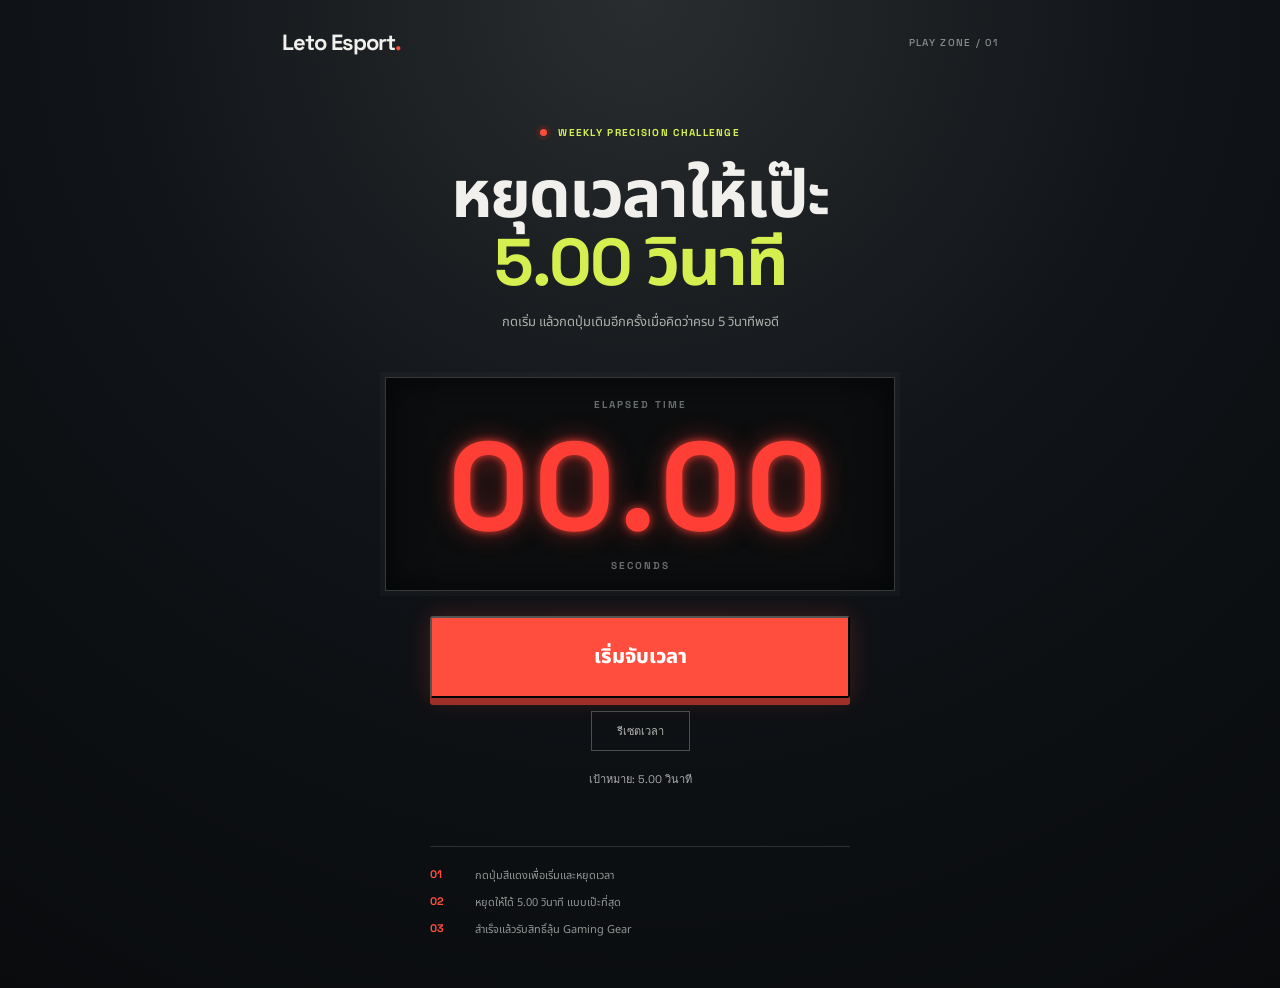
==== game.html @ 6487b1e0 "Add five second precision mini game" ====
<!doctype html>
<html lang="th">
<head>
  <meta charset="UTF-8" />
  <meta name="viewport" content="width=device-width, initial-scale=1.0" />
  <title>Leto Esport / 5 Second Challenge</title>
  <link rel="preconnect" href="https://fonts.googleapis.com">
  <link rel="preconnect" href="https://fonts.gstatic.com" crossorigin>
  <link href="https://fonts.googleapis.com/css2?family=Noto+Sans+Thai:wght@400;600;700;800&family=Space+Grotesk:wght@500;700&display=swap" rel="stylesheet">
  <link rel="stylesheet" href="game.css" />
</head>
<body>
  <main class="game-shell">
    <header class="game-header"><a href="index.html">Leto Esport<span>.</span></a><span>PLAY ZONE / 01</span></header>
    <section class="game-panel" aria-labelledby="gameTitle">
      <div class="game-kicker"><span></span> WEEKLY PRECISION CHALLENGE</div>
      <h1 id="gameTitle">หยุดเวลาให้เป๊ะ<br><em>5.00 วินาที</em></h1>
      <p class="game-intro">กดเริ่ม แล้วกดปุ่มเดิมอีกครั้งเมื่อคิดว่าครบ 5 วินาทีพอดี</p>
      <div class="led-frame"><div class="led-label">ELAPSED TIME</div><div class="led-display" id="timer" aria-live="polite">00.00</div><div class="led-unit">SECONDS</div></div>
      <div class="game-actions"><button class="stop-button" id="stopButton">เริ่มจับเวลา</button><button class="reset-button" id="resetButton">รีเซตเวลา</button></div>
      <div class="game-status" id="status" aria-live="polite">เป้าหมาย: 5.00 วินาที</div>
      <div class="rules"><span>01</span><p>กดปุ่มสีแดงเพื่อเริ่มและหยุดเวลา</p><span>02</span><p>หยุดให้ได้ 5.00 วินาที แบบเป๊ะที่สุด</p><span>03</span><p>สำเร็จแล้วรับสิทธิ์ลุ้น Gaming Gear</p></div>
    </section>
  </main>
  <div class="reward-modal" id="rewardModal" aria-hidden="true"><div class="reward-backdrop"></div><div class="reward-card" role="dialog" aria-modal="true" aria-labelledby="rewardTitle"><div class="reward-icon">★</div><div class="reward-kicker">PERFECT STOP</div><h2 id="rewardTitle">คุณทำได้ 5.00 วินาที!</h2><p>ยินดีด้วย คุณได้รับรางวัล Gaming Gear</p><button id="closeReward">รับทราบ</button></div></div>
  <div class="confetti" id="confetti" aria-hidden="true"></div>
  <script src="game.js"></script>
</body>
</html>
---- game.css ----
:root{--ink:#101317;--paper:#f1f0ed;--coral:#ff4e3e;--lime:#d6ef50;--muted:#858783}*{box-sizing:border-box}body{margin:0;min-height:100vh;background:radial-gradient(circle at 50% 0,#292d2f 0,#101317 47%,#090b0d 100%);color:var(--paper);font-family:'Noto Sans Thai',sans-serif}.game-shell{width:min(760px,100%);margin:auto;padding:28px 22px 50px}.game-header{display:flex;justify-content:space-between;align-items:center;color:#8b8e8e;font:500 10px 'Space Grotesk';letter-spacing:1.3px}.game-header a{color:var(--paper);font:700 22px 'Space Grotesk';letter-spacing:-1px;text-decoration:none}.game-header a span{color:var(--coral)}.game-panel{text-align:center;padding:70px 0 0}.game-kicker{font:700 10px 'Space Grotesk';letter-spacing:1.3px;color:var(--lime)}.game-kicker span{display:inline-block;width:7px;height:7px;border-radius:50%;background:var(--coral);margin-right:7px;box-shadow:0 0 0 4px #3c2525}h1{font:700 clamp(38px,7vw,66px)/1.03 'Space Grotesk','Noto Sans Thai';letter-spacing:-2px;margin:22px 0 14px}h1 em{font-style:normal;color:var(--lime)}.game-intro{max-width:420px;margin:0 auto;color:#afb1ac;font-size:13px;line-height:1.8}.led-frame{width:min(510px,100%);margin:43px auto 25px;padding:20px 25px 18px;border:1px solid #373a3b;background:#0b0d0e;box-shadow:inset 0 0 35px rgba(0,0,0,.7),0 0 0 5px rgba(255,255,255,.025)}.led-label,.led-unit{color:#686c6b;font:700 10px 'Space Grotesk';letter-spacing:2px}.led-display{color:#ff3f36;font:700 clamp(70px,15vw,125px)/1 'Space Grotesk';letter-spacing:5px;text-shadow:0 0 8px rgba(255,63,54,.9),0 0 28px rgba(255,63,54,.42);margin:14px 0 9px}.game-actions{display:flex;flex-direction:column;align-items:center;gap:13px}.stop-button{width:min(420px,100%);height:82px;border-radius:3px;background:var(--coral);color:#fff;box-shadow:0 7px 0 #9f2f29,0 0 25px rgba(255,78,62,.22);font:800 20px 'Noto Sans Thai';transition:transform .1s,box-shadow .1s}.stop-button:hover{background:#ff6657}.stop-button:active{transform:translateY(5px);box-shadow:0 2px 0 #9f2f29}.stop-button.running{background:#e3322e}.reset-button{background:transparent;border:1px solid #4b4e4f;color:#b5b7b1;padding:10px 25px;font-size:11px}.reset-button:hover{border-color:var(--lime);color:var(--lime)}.game-status{height:28px;margin-top:19px;color:#aaa;font:11px 'Space Grotesk'}.rules{display:grid;grid-template-columns:32px 1fr;gap:10px 13px;max-width:420px;margin:48px auto 0;padding-top:20px;border-top:1px solid #2d3032;text-align:left}.rules span{color:var(--coral);font:700 11px 'Space Grotesk'}.rules p{margin:0;color:#929592;font-size:11px}.reward-modal{position:fixed;inset:0;z-index:5;display:grid;place-items:center;padding:20px;opacity:0;visibility:hidden;transition:.25s}.reward-modal.open{opacity:1;visibility:visible}.reward-backdrop{position:absolute;inset:0;background:rgba(4,6,7,.82)}.reward-card{position:relative;width:min(410px,100%);padding:38px 25px 28px;background:#1a1d1f;border:1px solid #3d4142;text-align:center;box-shadow:0 20px 70px #000}.reward-icon{width:58px;height:58px;margin:-68px auto 18px;display:grid;place-items:center;border-radius:50%;background:var(--lime);color:var(--ink);font-size:28px;box-shadow:0 0 0 7px #1a1d1f,0 0 0 8px var(--lime)}.reward-kicker{color:var(--coral);font:700 10px 'Space Grotesk';letter-spacing:2px}.reward-card h2{font:700 27px/1.2 'Space Grotesk','Noto Sans Thai';margin:12px 0}.reward-card p{color:#b9bbb5;font-size:13px}.reward-card button{margin-top:16px;background:var(--lime);color:var(--ink);padding:11px 28px;font-weight:800}.confetti{position:fixed;inset:0;z-index:6;pointer-events:none;overflow:hidden}.confetti i{position:absolute;top:-30px;width:9px;height:18px;animation:confettiFall 1.8s ease-out forwards}@keyframes confettiFall{to{transform:translate3d(var(--x),105vh,0) rotate(720deg);opacity:0}}@media(max-width:520px){.game-shell{padding:20px 16px 35px}.game-header a{font-size:19px}.game-panel{padding-top:55px}.led-frame{margin-top:35px;padding:16px}.led-display{font-size:68px;letter-spacing:2px}.stop-button{height:72px}.rules{margin-top:38px}}
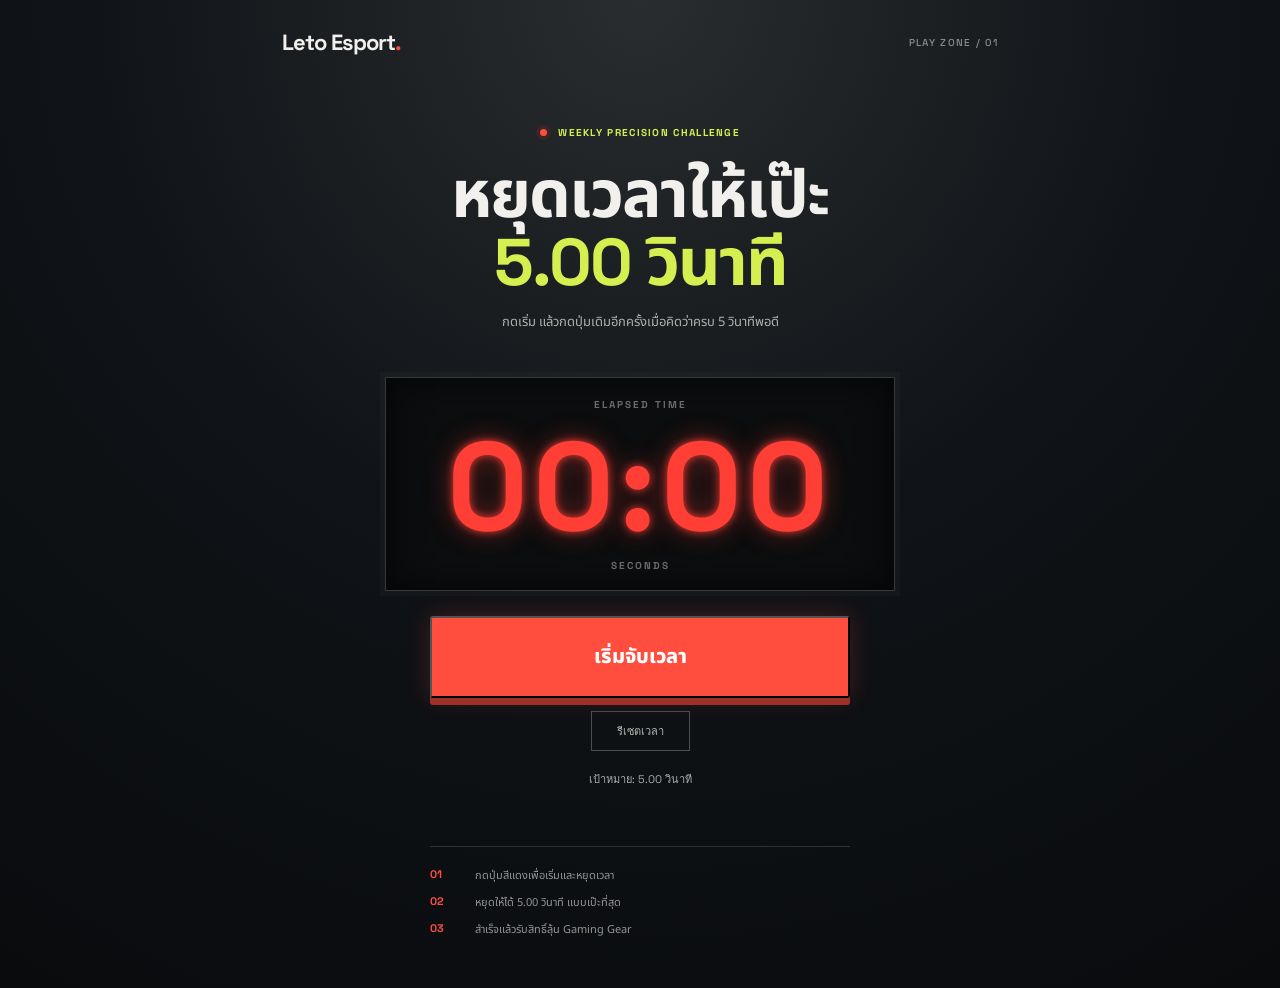
==== commit 05af76d8: "Round game timer in ten hundredths" ====
--- a/game.html
+++ b/game.html
@@ -16,7 +16,7 @@
       <div class="game-kicker"><span></span> WEEKLY PRECISION CHALLENGE</div>
       <h1 id="gameTitle">หยุดเวลาให้เป๊ะ<br><em>5.00 วินาที</em></h1>
       <p class="game-intro">กดเริ่ม แล้วกดปุ่มเดิมอีกครั้งเมื่อคิดว่าครบ 5 วินาทีพอดี</p>
-      <div class="led-frame"><div class="led-label">ELAPSED TIME</div><div class="led-display" id="timer" aria-live="polite">00.00</div><div class="led-unit">SECONDS</div></div>
+      <div class="led-frame"><div class="led-label">ELAPSED TIME</div><div class="led-display" id="timer" aria-live="polite">00:00</div><div class="led-unit">SECONDS</div></div>
       <div class="game-actions"><button class="stop-button" id="stopButton">เริ่มจับเวลา</button><button class="reset-button" id="resetButton">รีเซตเวลา</button></div>
       <div class="game-status" id="status" aria-live="polite">เป้าหมาย: 5.00 วินาที</div>
       <div class="rules"><span>01</span><p>กดปุ่มสีแดงเพื่อเริ่มและหยุดเวลา</p><span>02</span><p>หยุดให้ได้ 5.00 วินาที แบบเป๊ะที่สุด</p><span>03</span><p>สำเร็จแล้วรับสิทธิ์ลุ้น Gaming Gear</p></div>
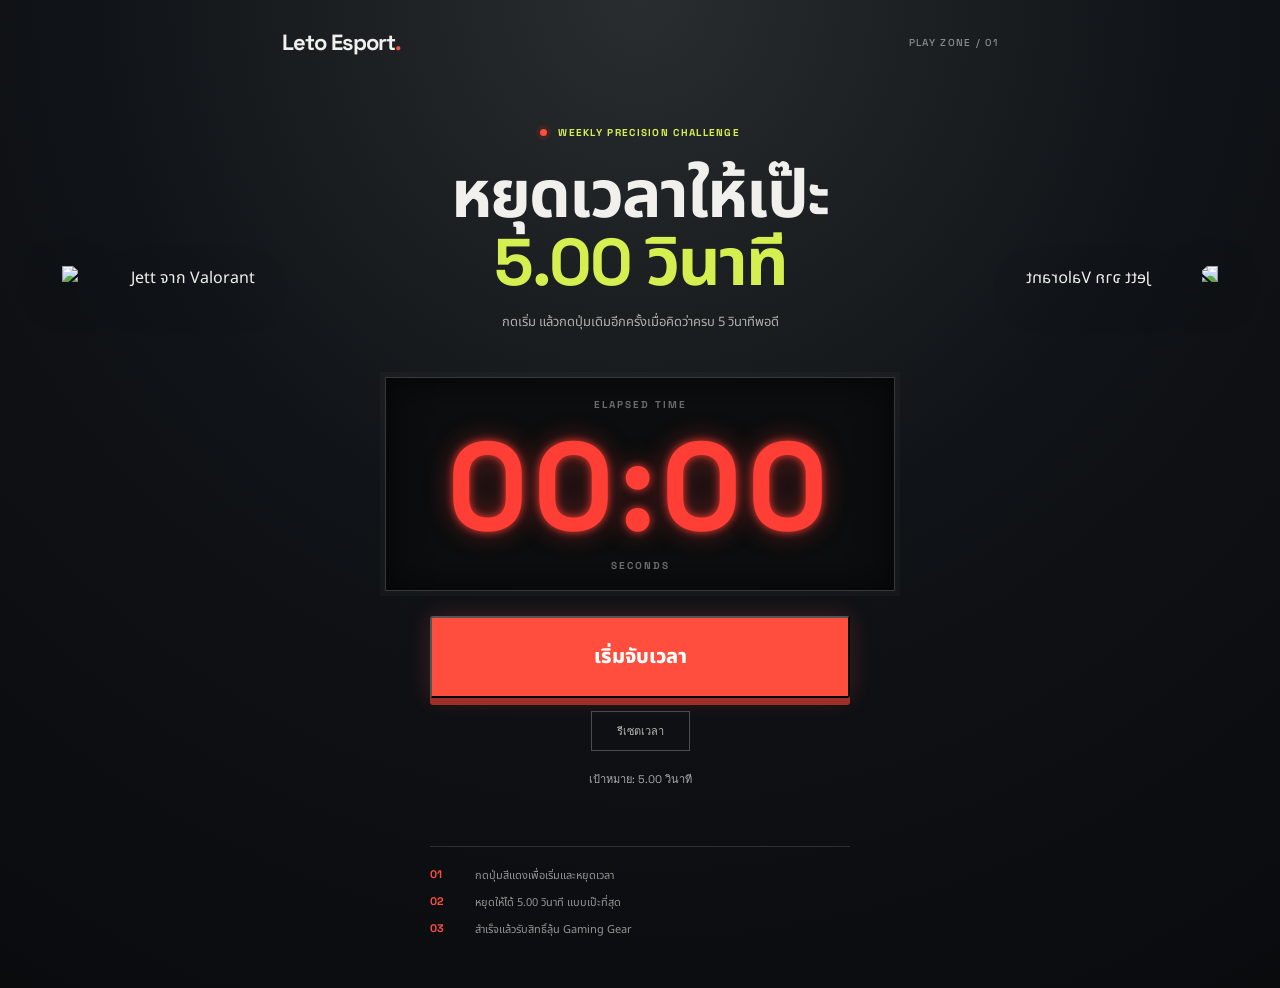
==== commit eec503a1: "Add play zone slide and Valorant game decoration" ====
--- a/game.html
+++ b/game.html
@@ -13,6 +13,8 @@
   <main class="game-shell">
     <header class="game-header"><a href="index.html">Leto Esport<span>.</span></a><span>PLAY ZONE / 01</span></header>
     <section class="game-panel" aria-labelledby="gameTitle">
+      <img class="agent agent-left" src="https://media.valorant-api.com/agents/add6443a-41bd-e414-f6ad-e58d267f4e95/fullportrait.png" alt="Jett จาก Valorant" />
+      <img class="agent agent-right" src="https://media.valorant-api.com/agents/add6443a-41bd-e414-f6ad-e58d267f4e95/fullportrait.png" alt="Jett จาก Valorant" />
       <div class="game-kicker"><span></span> WEEKLY PRECISION CHALLENGE</div>
       <h1 id="gameTitle">หยุดเวลาให้เป๊ะ<br><em>5.00 วินาที</em></h1>
       <p class="game-intro">กดเริ่ม แล้วกดปุ่มเดิมอีกครั้งเมื่อคิดว่าครบ 5 วินาทีพอดี</p>
--- a/game.css
+++ b/game.css
@@ -1 +1,2 @@
+:root{--agent-size:245px}.game-panel{position:relative}.agent{position:absolute;z-index:0;top:210px;width:var(--agent-size);max-height:530px;object-fit:contain;filter:drop-shadow(0 12px 18px rgba(0,0,0,.5));pointer-events:none}.agent-left{left:-220px}.agent-right{right:-220px;transform:scaleX(-1)}.game-kicker,.game-panel h1,.game-intro,.led-frame,.game-actions,.game-status,.rules{position:relative;z-index:1}html,body{overflow-x:hidden}@media(max-width:900px){.agent{width:190px;top:235px}.agent-left{left:-150px}.agent-right{right:-150px}}@media(max-width:520px){.agent{width:90px;top:180px;opacity:.42}.agent-left{left:0;transform:none}.agent-right{right:0;transform:scaleX(-1)}}
 :root{--ink:#101317;--paper:#f1f0ed;--coral:#ff4e3e;--lime:#d6ef50;--muted:#858783}*{box-sizing:border-box}body{margin:0;min-height:100vh;background:radial-gradient(circle at 50% 0,#292d2f 0,#101317 47%,#090b0d 100%);color:var(--paper);font-family:'Noto Sans Thai',sans-serif}.game-shell{width:min(760px,100%);margin:auto;padding:28px 22px 50px}.game-header{display:flex;justify-content:space-between;align-items:center;color:#8b8e8e;font:500 10px 'Space Grotesk';letter-spacing:1.3px}.game-header a{color:var(--paper);font:700 22px 'Space Grotesk';letter-spacing:-1px;text-decoration:none}.game-header a span{color:var(--coral)}.game-panel{text-align:center;padding:70px 0 0}.game-kicker{font:700 10px 'Space Grotesk';letter-spacing:1.3px;color:var(--lime)}.game-kicker span{display:inline-block;width:7px;height:7px;border-radius:50%;background:var(--coral);margin-right:7px;box-shadow:0 0 0 4px #3c2525}h1{font:700 clamp(38px,7vw,66px)/1.03 'Space Grotesk','Noto Sans Thai';letter-spacing:-2px;margin:22px 0 14px}h1 em{font-style:normal;color:var(--lime)}.game-intro{max-width:420px;margin:0 auto;color:#afb1ac;font-size:13px;line-height:1.8}.led-frame{width:min(510px,100%);margin:43px auto 25px;padding:20px 25px 18px;border:1px solid #373a3b;background:#0b0d0e;box-shadow:inset 0 0 35px rgba(0,0,0,.7),0 0 0 5px rgba(255,255,255,.025)}.led-label,.led-unit{color:#686c6b;font:700 10px 'Space Grotesk';letter-spacing:2px}.led-display{color:#ff3f36;font:700 clamp(70px,15vw,125px)/1 'Space Grotesk';letter-spacing:5px;text-shadow:0 0 8px rgba(255,63,54,.9),0 0 28px rgba(255,63,54,.42);margin:14px 0 9px}.game-actions{display:flex;flex-direction:column;align-items:center;gap:13px}.stop-button{width:min(420px,100%);height:82px;border-radius:3px;background:var(--coral);color:#fff;box-shadow:0 7px 0 #9f2f29,0 0 25px rgba(255,78,62,.22);font:800 20px 'Noto Sans Thai';transition:transform .1s,box-shadow .1s}.stop-button:hover{background:#ff6657}.stop-button:active{transform:translateY(5px);box-shadow:0 2px 0 #9f2f29}.stop-button.running{background:#e3322e}.reset-button{background:transparent;border:1px solid #4b4e4f;color:#b5b7b1;padding:10px 25px;font-size:11px}.reset-button:hover{border-color:var(--lime);color:var(--lime)}.game-status{height:28px;margin-top:19px;color:#aaa;font:11px 'Space Grotesk'}.rules{display:grid;grid-template-columns:32px 1fr;gap:10px 13px;max-width:420px;margin:48px auto 0;padding-top:20px;border-top:1px solid #2d3032;text-align:left}.rules span{color:var(--coral);font:700 11px 'Space Grotesk'}.rules p{margin:0;color:#929592;font-size:11px}.reward-modal{position:fixed;inset:0;z-index:5;display:grid;place-items:center;padding:20px;opacity:0;visibility:hidden;transition:.25s}.reward-modal.open{opacity:1;visibility:visible}.reward-backdrop{position:absolute;inset:0;background:rgba(4,6,7,.82)}.reward-card{position:relative;width:min(410px,100%);padding:38px 25px 28px;background:#1a1d1f;border:1px solid #3d4142;text-align:center;box-shadow:0 20px 70px #000}.reward-icon{width:58px;height:58px;margin:-68px auto 18px;display:grid;place-items:center;border-radius:50%;background:var(--lime);color:var(--ink);font-size:28px;box-shadow:0 0 0 7px #1a1d1f,0 0 0 8px var(--lime)}.reward-kicker{color:var(--coral);font:700 10px 'Space Grotesk';letter-spacing:2px}.reward-card h2{font:700 27px/1.2 'Space Grotesk','Noto Sans Thai';margin:12px 0}.reward-card p{color:#b9bbb5;font-size:13px}.reward-card button{margin-top:16px;background:var(--lime);color:var(--ink);padding:11px 28px;font-weight:800}.confetti{position:fixed;inset:0;z-index:6;pointer-events:none;overflow:hidden}.confetti i{position:absolute;top:-30px;width:9px;height:18px;animation:confettiFall 1.8s ease-out forwards}@keyframes confettiFall{to{transform:translate3d(var(--x),105vh,0) rotate(720deg);opacity:0}}@media(max-width:520px){.game-shell{padding:20px 16px 35px}.game-header a{font-size:19px}.game-panel{padding-top:55px}.led-frame{margin-top:35px;padding:16px}.led-display{font-size:68px;letter-spacing:2px}.stop-button{height:72px}.rules{margin-top:38px}}
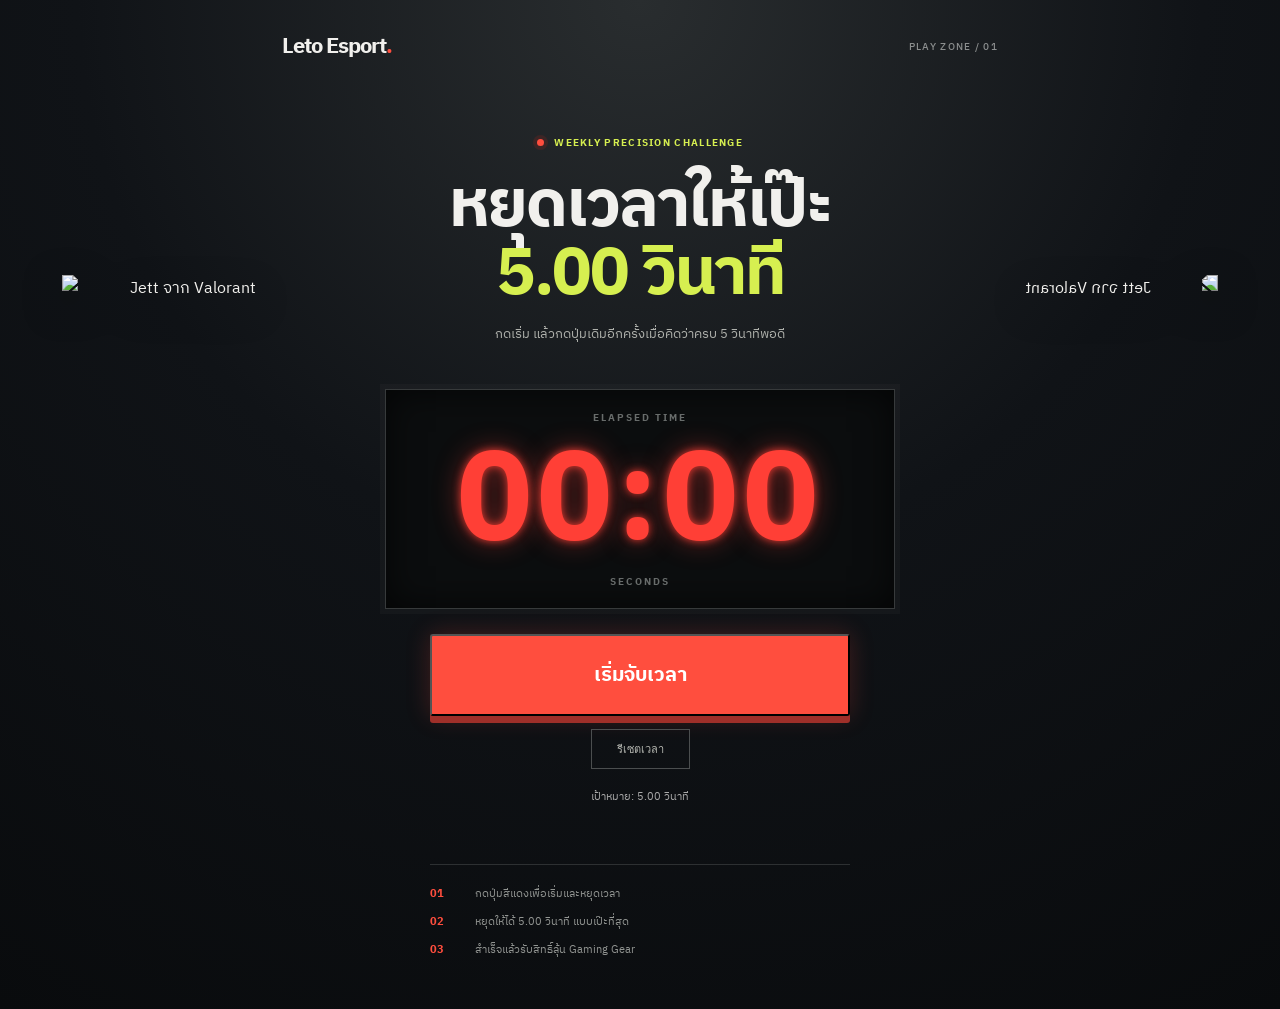
==== commit a4ad8f02: "Add Thai real-time clock and prioritize play zone" ====
--- a/game.html
+++ b/game.html
@@ -6,7 +6,7 @@
   <title>Leto Esport / 5 Second Challenge</title>
   <link rel="preconnect" href="https://fonts.googleapis.com">
   <link rel="preconnect" href="https://fonts.gstatic.com" crossorigin>
-  <link href="https://fonts.googleapis.com/css2?family=Noto+Sans+Thai:wght@400;600;700;800&family=Space+Grotesk:wght@500;700&display=swap" rel="stylesheet">
+  <link href="https://fonts.googleapis.com/css2?family=IBM+Plex+Sans+Thai:wght@400;500;600;700&display=swap" rel="stylesheet">
   <link rel="stylesheet" href="game.css" />
 </head>
 <body>
--- a/game.css
+++ b/game.css
@@ -1,2 +1,2 @@
 :root{--agent-size:245px}.game-panel{position:relative}.agent{position:absolute;z-index:0;top:210px;width:var(--agent-size);max-height:530px;object-fit:contain;filter:drop-shadow(0 12px 18px rgba(0,0,0,.5));pointer-events:none}.agent-left{left:-220px}.agent-right{right:-220px;transform:scaleX(-1)}.game-kicker,.game-panel h1,.game-intro,.led-frame,.game-actions,.game-status,.rules{position:relative;z-index:1}html,body{overflow-x:hidden}@media(max-width:900px){.agent{width:190px;top:235px}.agent-left{left:-150px}.agent-right{right:-150px}}@media(max-width:520px){.agent{width:90px;top:180px;opacity:.42}.agent-left{left:0;transform:none}.agent-right{right:0;transform:scaleX(-1)}}
-:root{--ink:#101317;--paper:#f1f0ed;--coral:#ff4e3e;--lime:#d6ef50;--muted:#858783}*{box-sizing:border-box}body{margin:0;min-height:100vh;background:radial-gradient(circle at 50% 0,#292d2f 0,#101317 47%,#090b0d 100%);color:var(--paper);font-family:'Noto Sans Thai',sans-serif}.game-shell{width:min(760px,100%);margin:auto;padding:28px 22px 50px}.game-header{display:flex;justify-content:space-between;align-items:center;color:#8b8e8e;font:500 10px 'Space Grotesk';letter-spacing:1.3px}.game-header a{color:var(--paper);font:700 22px 'Space Grotesk';letter-spacing:-1px;text-decoration:none}.game-header a span{color:var(--coral)}.game-panel{text-align:center;padding:70px 0 0}.game-kicker{font:700 10px 'Space Grotesk';letter-spacing:1.3px;color:var(--lime)}.game-kicker span{display:inline-block;width:7px;height:7px;border-radius:50%;background:var(--coral);margin-right:7px;box-shadow:0 0 0 4px #3c2525}h1{font:700 clamp(38px,7vw,66px)/1.03 'Space Grotesk','Noto Sans Thai';letter-spacing:-2px;margin:22px 0 14px}h1 em{font-style:normal;color:var(--lime)}.game-intro{max-width:420px;margin:0 auto;color:#afb1ac;font-size:13px;line-height:1.8}.led-frame{width:min(510px,100%);margin:43px auto 25px;padding:20px 25px 18px;border:1px solid #373a3b;background:#0b0d0e;box-shadow:inset 0 0 35px rgba(0,0,0,.7),0 0 0 5px rgba(255,255,255,.025)}.led-label,.led-unit{color:#686c6b;font:700 10px 'Space Grotesk';letter-spacing:2px}.led-display{color:#ff3f36;font:700 clamp(70px,15vw,125px)/1 'Space Grotesk';letter-spacing:5px;text-shadow:0 0 8px rgba(255,63,54,.9),0 0 28px rgba(255,63,54,.42);margin:14px 0 9px}.game-actions{display:flex;flex-direction:column;align-items:center;gap:13px}.stop-button{width:min(420px,100%);height:82px;border-radius:3px;background:var(--coral);color:#fff;box-shadow:0 7px 0 #9f2f29,0 0 25px rgba(255,78,62,.22);font:800 20px 'Noto Sans Thai';transition:transform .1s,box-shadow .1s}.stop-button:hover{background:#ff6657}.stop-button:active{transform:translateY(5px);box-shadow:0 2px 0 #9f2f29}.stop-button.running{background:#e3322e}.reset-button{background:transparent;border:1px solid #4b4e4f;color:#b5b7b1;padding:10px 25px;font-size:11px}.reset-button:hover{border-color:var(--lime);color:var(--lime)}.game-status{height:28px;margin-top:19px;color:#aaa;font:11px 'Space Grotesk'}.rules{display:grid;grid-template-columns:32px 1fr;gap:10px 13px;max-width:420px;margin:48px auto 0;padding-top:20px;border-top:1px solid #2d3032;text-align:left}.rules span{color:var(--coral);font:700 11px 'Space Grotesk'}.rules p{margin:0;color:#929592;font-size:11px}.reward-modal{position:fixed;inset:0;z-index:5;display:grid;place-items:center;padding:20px;opacity:0;visibility:hidden;transition:.25s}.reward-modal.open{opacity:1;visibility:visible}.reward-backdrop{position:absolute;inset:0;background:rgba(4,6,7,.82)}.reward-card{position:relative;width:min(410px,100%);padding:38px 25px 28px;background:#1a1d1f;border:1px solid #3d4142;text-align:center;box-shadow:0 20px 70px #000}.reward-icon{width:58px;height:58px;margin:-68px auto 18px;display:grid;place-items:center;border-radius:50%;background:var(--lime);color:var(--ink);font-size:28px;box-shadow:0 0 0 7px #1a1d1f,0 0 0 8px var(--lime)}.reward-kicker{color:var(--coral);font:700 10px 'Space Grotesk';letter-spacing:2px}.reward-card h2{font:700 27px/1.2 'Space Grotesk','Noto Sans Thai';margin:12px 0}.reward-card p{color:#b9bbb5;font-size:13px}.reward-card button{margin-top:16px;background:var(--lime);color:var(--ink);padding:11px 28px;font-weight:800}.confetti{position:fixed;inset:0;z-index:6;pointer-events:none;overflow:hidden}.confetti i{position:absolute;top:-30px;width:9px;height:18px;animation:confettiFall 1.8s ease-out forwards}@keyframes confettiFall{to{transform:translate3d(var(--x),105vh,0) rotate(720deg);opacity:0}}@media(max-width:520px){.game-shell{padding:20px 16px 35px}.game-header a{font-size:19px}.game-panel{padding-top:55px}.led-frame{margin-top:35px;padding:16px}.led-display{font-size:68px;letter-spacing:2px}.stop-button{height:72px}.rules{margin-top:38px}}
+:root{--ink:#101317;--paper:#f1f0ed;--coral:#ff4e3e;--lime:#d6ef50;--muted:#858783}*{box-sizing:border-box}body{margin:0;min-height:100vh;background:radial-gradient(circle at 50% 0,#292d2f 0,#101317 47%,#090b0d 100%);color:var(--paper);font-family:'IBM Plex Sans Thai',sans-serif}.game-shell{width:min(760px,100%);margin:auto;padding:28px 22px 50px}.game-header{display:flex;justify-content:space-between;align-items:center;color:#8b8e8e;font:500 10px 'IBM Plex Sans Thai';letter-spacing:1.3px}.game-header a{color:var(--paper);font:700 22px 'IBM Plex Sans Thai';letter-spacing:-1px;text-decoration:none}.game-header a span{color:var(--coral)}.game-panel{text-align:center;padding:70px 0 0}.game-kicker{font:700 10px 'IBM Plex Sans Thai';letter-spacing:1.3px;color:var(--lime)}.game-kicker span{display:inline-block;width:7px;height:7px;border-radius:50%;background:var(--coral);margin-right:7px;box-shadow:0 0 0 4px #3c2525}h1{font:700 clamp(38px,7vw,66px)/1.03 'IBM Plex Sans Thai','IBM Plex Sans Thai';letter-spacing:-2px;margin:22px 0 14px}h1 em{font-style:normal;color:var(--lime)}.game-intro{max-width:420px;margin:0 auto;color:#afb1ac;font-size:13px;line-height:1.8}.led-frame{width:min(510px,100%);margin:43px auto 25px;padding:20px 25px 18px;border:1px solid #373a3b;background:#0b0d0e;box-shadow:inset 0 0 35px rgba(0,0,0,.7),0 0 0 5px rgba(255,255,255,.025)}.led-label,.led-unit{color:#686c6b;font:700 10px 'IBM Plex Sans Thai';letter-spacing:2px}.led-display{color:#ff3f36;font:700 clamp(70px,15vw,125px)/1 'IBM Plex Sans Thai';letter-spacing:5px;text-shadow:0 0 8px rgba(255,63,54,.9),0 0 28px rgba(255,63,54,.42);margin:14px 0 9px}.game-actions{display:flex;flex-direction:column;align-items:center;gap:13px}.stop-button{width:min(420px,100%);height:82px;border-radius:3px;background:var(--coral);color:#fff;box-shadow:0 7px 0 #9f2f29,0 0 25px rgba(255,78,62,.22);font:800 20px 'IBM Plex Sans Thai';transition:transform .1s,box-shadow .1s}.stop-button:hover{background:#ff6657}.stop-button:active{transform:translateY(5px);box-shadow:0 2px 0 #9f2f29}.stop-button.running{background:#e3322e}.reset-button{background:transparent;border:1px solid #4b4e4f;color:#b5b7b1;padding:10px 25px;font-size:11px}.reset-button:hover{border-color:var(--lime);color:var(--lime)}.game-status{height:28px;margin-top:19px;color:#aaa;font:11px 'IBM Plex Sans Thai'}.rules{display:grid;grid-template-columns:32px 1fr;gap:10px 13px;max-width:420px;margin:48px auto 0;padding-top:20px;border-top:1px solid #2d3032;text-align:left}.rules span{color:var(--coral);font:700 11px 'IBM Plex Sans Thai'}.rules p{margin:0;color:#929592;font-size:11px}.reward-modal{position:fixed;inset:0;z-index:5;display:grid;place-items:center;padding:20px;opacity:0;visibility:hidden;transition:.25s}.reward-modal.open{opacity:1;visibility:visible}.reward-backdrop{position:absolute;inset:0;background:rgba(4,6,7,.82)}.reward-card{position:relative;width:min(410px,100%);padding:38px 25px 28px;background:#1a1d1f;border:1px solid #3d4142;text-align:center;box-shadow:0 20px 70px #000}.reward-icon{width:58px;height:58px;margin:-68px auto 18px;display:grid;place-items:center;border-radius:50%;background:var(--lime);color:var(--ink);font-size:28px;box-shadow:0 0 0 7px #1a1d1f,0 0 0 8px var(--lime)}.reward-kicker{color:var(--coral);font:700 10px 'IBM Plex Sans Thai';letter-spacing:2px}.reward-card h2{font:700 27px/1.2 'IBM Plex Sans Thai','IBM Plex Sans Thai';margin:12px 0}.reward-card p{color:#b9bbb5;font-size:13px}.reward-card button{margin-top:16px;background:var(--lime);color:var(--ink);padding:11px 28px;font-weight:800}.confetti{position:fixed;inset:0;z-index:6;pointer-events:none;overflow:hidden}.confetti i{position:absolute;top:-30px;width:9px;height:18px;animation:confettiFall 1.8s ease-out forwards}@keyframes confettiFall{to{transform:translate3d(var(--x),105vh,0) rotate(720deg);opacity:0}}@media(max-width:520px){.game-shell{padding:20px 16px 35px}.game-header a{font-size:19px}.game-panel{padding-top:55px}.led-frame{margin-top:35px;padding:16px}.led-display{font-size:68px;letter-spacing:2px}.stop-button{height:72px}.rules{margin-top:38px}}
